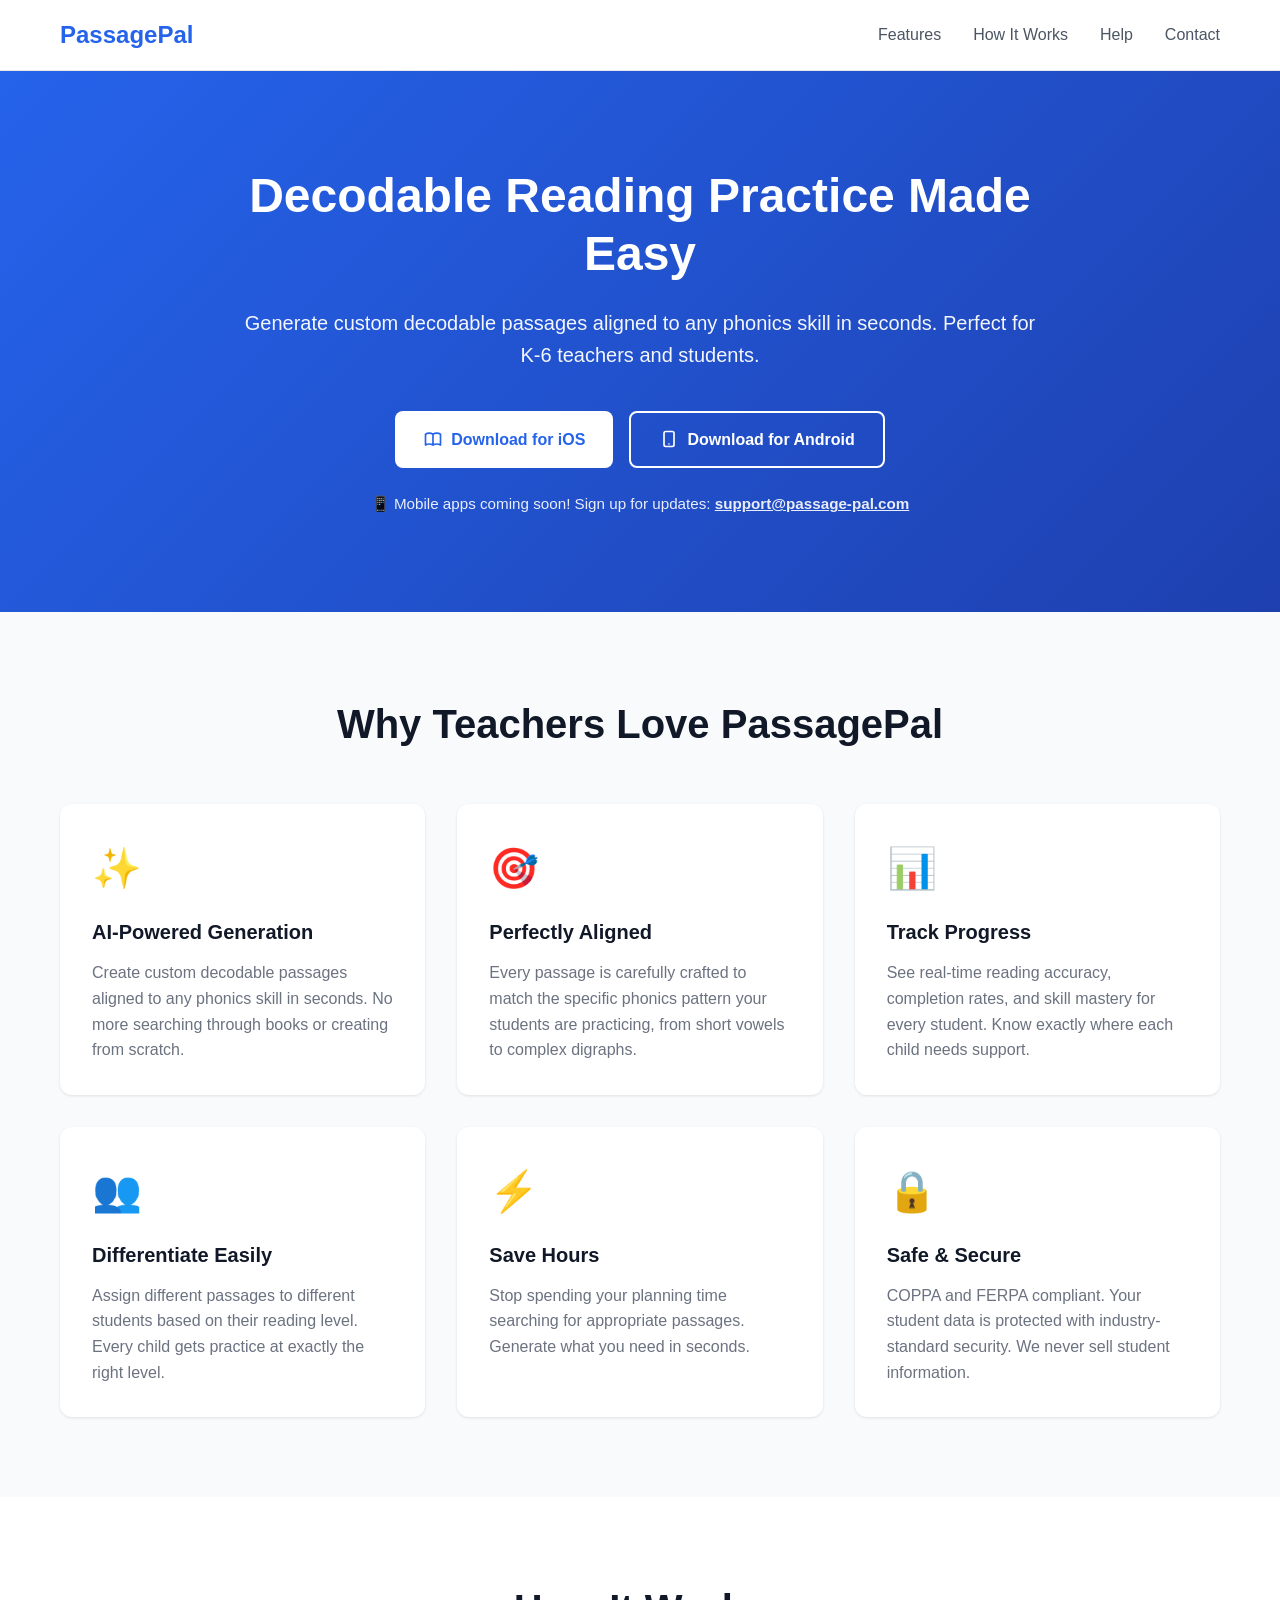
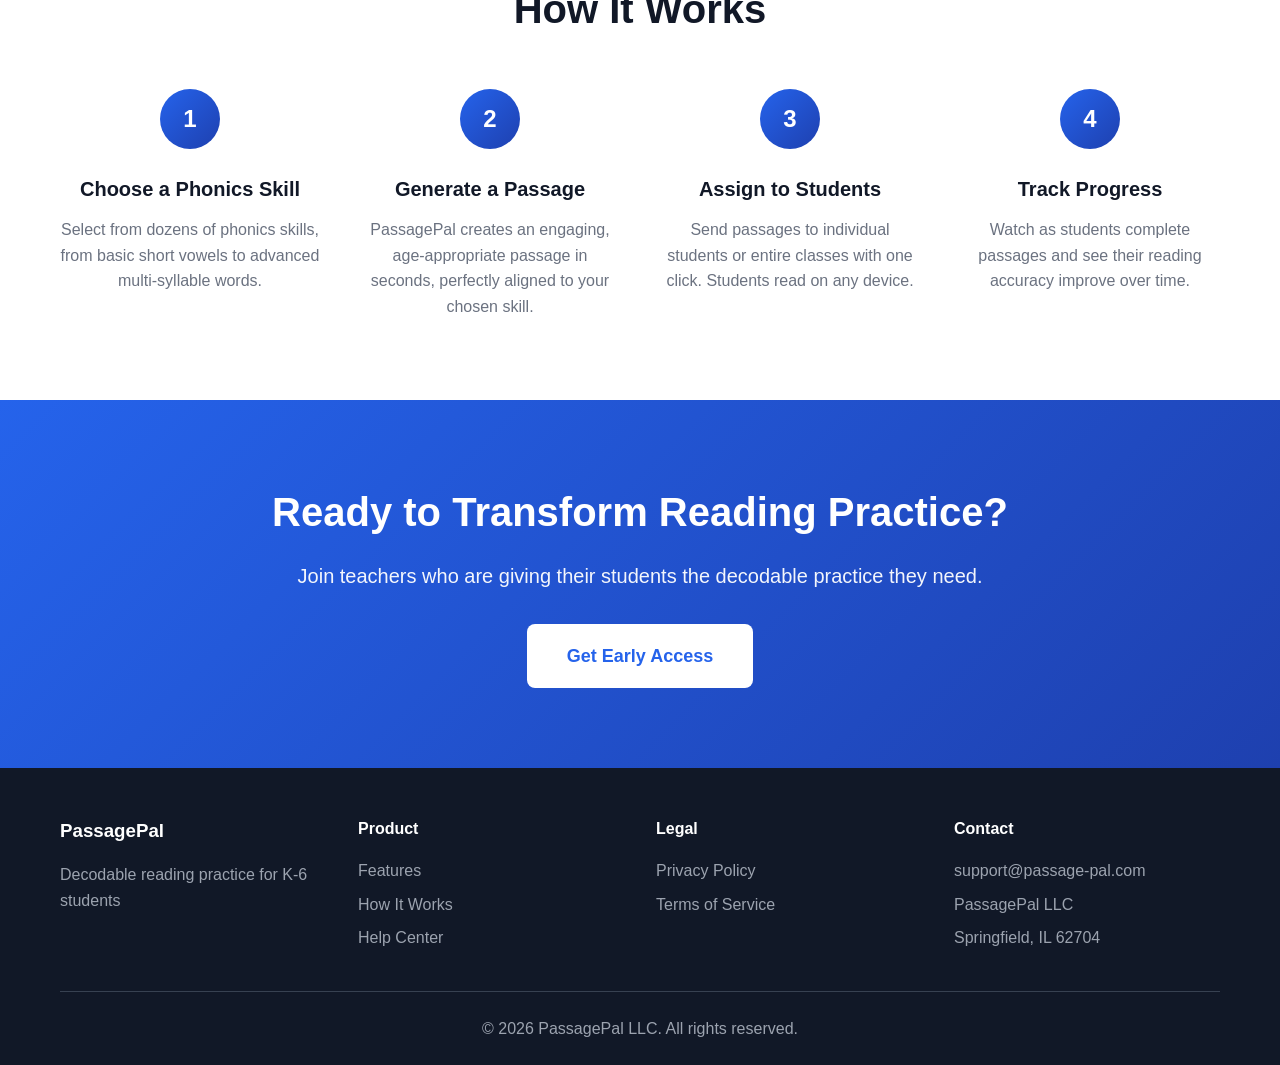
==== index.html @ 5d3d44d3 "Add files via upload" ====
<!DOCTYPE html>
<html lang="en">
<head>
    <meta charset="UTF-8">
    <meta name="viewport" content="width=device-width, initial-scale=1.0">
    <title>PassagePal - Decodable Reading Practice for K-6 Students</title>
    <link rel="stylesheet" href="style.css">
    <meta name="description" content="PassagePal generates custom decodable passages aligned to phonics skills for K-6 students. Help your students practice reading at their level.">
</head>
<body>
    <!-- Navigation -->
    <nav class="navbar">
        <div class="container">
            <div class="nav-brand">
                <h1>PassagePal</h1>
            </div>
            <div class="nav-links">
                <a href="#features">Features</a>
                <a href="#how-it-works">How It Works</a>
                <a href="/help.html">Help</a>
                <a href="mailto:support@passage-pal.com">Contact</a>
            </div>
        </div>
    </nav>

    <!-- Hero Section -->
    <section class="hero">
        <div class="container">
            <div class="hero-content">
                <h1>Decodable Reading Practice Made Easy</h1>
                <p class="hero-subtitle">
                    Generate custom decodable passages aligned to any phonics skill in seconds. 
                    Perfect for K-6 teachers and students.
                </p>
                <div class="hero-buttons">
                    <a href="#coming-soon" class="btn btn-primary">
                        <svg class="icon" viewBox="0 0 24 24" fill="none" stroke="currentColor">
                            <path stroke-linecap="round" stroke-linejoin="round" stroke-width="2" d="M12 6.253v13m0-13C10.832 5.477 9.246 5 7.5 5S4.168 5.477 3 6.253v13C4.168 18.477 5.754 18 7.5 18s3.332.477 4.5 1.253m0-13C13.168 5.477 14.754 5 16.5 5c1.747 0 3.332.477 4.5 1.253v13C19.832 18.477 18.247 18 16.5 18c-1.746 0-3.332.477-4.5 1.253"/>
                        </svg>
                        Download for iOS
                    </a>
                    <a href="#coming-soon" class="btn btn-secondary">
                        <svg class="icon" viewBox="0 0 24 24" fill="none" stroke="currentColor">
                            <path stroke-linecap="round" stroke-linejoin="round" stroke-width="2" d="M12 18h.01M8 21h8a2 2 0 002-2V5a2 2 0 00-2-2H8a2 2 0 00-2 2v14a2 2 0 002 2z"/>
                        </svg>
                        Download for Android
                    </a>
                </div>
                <p class="coming-soon-notice" id="coming-soon">
                    📱 Mobile apps coming soon! Sign up for updates: 
                    <a href="mailto:support@passage-pal.com?subject=Notify me when PassagePal launches">support@passage-pal.com</a>
                </p>
            </div>
        </div>
    </section>

    <!-- Features Section -->
    <section class="features" id="features">
        <div class="container">
            <h2 class="section-title">Why Teachers Love PassagePal</h2>
            <div class="features-grid">
                <div class="feature-card">
                    <div class="feature-icon">✨</div>
                    <h3>AI-Powered Generation</h3>
                    <p>Create custom decodable passages aligned to any phonics skill in seconds. No more searching through books or creating from scratch.</p>
                </div>
                <div class="feature-card">
                    <div class="feature-icon">🎯</div>
                    <h3>Perfectly Aligned</h3>
                    <p>Every passage is carefully crafted to match the specific phonics pattern your students are practicing, from short vowels to complex digraphs.</p>
                </div>
                <div class="feature-card">
                    <div class="feature-icon">📊</div>
                    <h3>Track Progress</h3>
                    <p>See real-time reading accuracy, completion rates, and skill mastery for every student. Know exactly where each child needs support.</p>
                </div>
                <div class="feature-card">
                    <div class="feature-icon">👥</div>
                    <h3>Differentiate Easily</h3>
                    <p>Assign different passages to different students based on their reading level. Every child gets practice at exactly the right level.</p>
                </div>
                <div class="feature-card">
                    <div class="feature-icon">⚡</div>
                    <h3>Save Hours</h3>
                    <p>Stop spending your planning time searching for appropriate passages. Generate what you need in seconds.</p>
                </div>
                <div class="feature-card">
                    <div class="feature-icon">🔒</div>
                    <h3>Safe & Secure</h3>
                    <p>COPPA and FERPA compliant. Your student data is protected with industry-standard security. We never sell student information.</p>
                </div>
            </div>
        </div>
    </section>

    <!-- How It Works Section -->
    <section class="how-it-works" id="how-it-works">
        <div class="container">
            <h2 class="section-title">How It Works</h2>
            <div class="steps">
                <div class="step">
                    <div class="step-number">1</div>
                    <h3>Choose a Phonics Skill</h3>
                    <p>Select from dozens of phonics skills, from basic short vowels to advanced multi-syllable words.</p>
                </div>
                <div class="step">
                    <div class="step-number">2</div>
                    <h3>Generate a Passage</h3>
                    <p>PassagePal creates an engaging, age-appropriate passage in seconds, perfectly aligned to your chosen skill.</p>
                </div>
                <div class="step">
                    <div class="step-number">3</div>
                    <h3>Assign to Students</h3>
                    <p>Send passages to individual students or entire classes with one click. Students read on any device.</p>
                </div>
                <div class="step">
                    <div class="step-number">4</div>
                    <h3>Track Progress</h3>
                    <p>Watch as students complete passages and see their reading accuracy improve over time.</p>
                </div>
            </div>
        </div>
    </section>

    <!-- CTA Section -->
    <section class="cta">
        <div class="container">
            <h2>Ready to Transform Reading Practice?</h2>
            <p>Join teachers who are giving their students the decodable practice they need.</p>
            <a href="mailto:support@passage-pal.com?subject=I want to try PassagePal" class="btn btn-primary btn-large">
                Get Early Access
            </a>
        </div>
    </section>

    <!-- Footer -->
    <footer class="footer">
        <div class="container">
            <div class="footer-content">
                <div class="footer-section">
                    <h3>PassagePal</h3>
                    <p>Decodable reading practice for K-6 students</p>
                </div>
                <div class="footer-section">
                    <h4>Product</h4>
                    <ul>
                        <li><a href="#features">Features</a></li>
                        <li><a href="#how-it-works">How It Works</a></li>
                        <li><a href="/help.html">Help Center</a></li>
                    </ul>
                </div>
                <div class="footer-section">
                    <h4>Legal</h4>
                    <ul>
                        <li><a href="/privacy-policy.html">Privacy Policy</a></li>
                        <li><a href="/terms-of-service.html">Terms of Service</a></li>
                    </ul>
                </div>
                <div class="footer-section">
                    <h4>Contact</h4>
                    <ul>
                        <li><a href="mailto:support@passage-pal.com">support@passage-pal.com</a></li>
                        <li>PassagePal LLC</li>
                        <li>Springfield, IL 62704</li>
                    </ul>
                </div>
            </div>
            <div class="footer-bottom">
                <p>&copy; 2026 PassagePal LLC. All rights reserved.</p>
            </div>
        </div>
    </footer>
</body>
</html>
---- style.css ----
/* Reset and Base Styles */
* {
    margin: 0;
    padding: 0;
    box-sizing: border-box;
}

body {
    font-family: -apple-system, BlinkMacSystemFont, 'Segoe UI', Roboto, 'Helvetica Neue', Arial, sans-serif;
    line-height: 1.6;
    color: #333;
    background-color: #ffffff;
}

.container {
    max-width: 1200px;
    margin: 0 auto;
    padding: 0 20px;
}

/* Navigation */
.navbar {
    background-color: #ffffff;
    border-bottom: 1px solid #e5e7eb;
    padding: 1rem 0;
    position: sticky;
    top: 0;
    z-index: 100;
}

.navbar .container {
    display: flex;
    justify-content: space-between;
    align-items: center;
}

.nav-brand h1 {
    font-size: 1.5rem;
    color: #2563eb;
    font-weight: 700;
}

.nav-links {
    display: flex;
    gap: 2rem;
}

.nav-links a {
    color: #4b5563;
    text-decoration: none;
    font-weight: 500;
    transition: color 0.3s;
}

.nav-links a:hover {
    color: #2563eb;
}

/* Hero Section */
.hero {
    background: linear-gradient(135deg, #2563eb 0%, #1e40af 100%);
    color: white;
    padding: 6rem 0;
    text-align: center;
}

.hero-content {
    max-width: 800px;
    margin: 0 auto;
}

.hero h1 {
    font-size: 3rem;
    font-weight: 800;
    margin-bottom: 1.5rem;
    line-height: 1.2;
}

.hero-subtitle {
    font-size: 1.25rem;
    margin-bottom: 2.5rem;
    opacity: 0.95;
    line-height: 1.6;
}

.hero-buttons {
    display: flex;
    gap: 1rem;
    justify-content: center;
    flex-wrap: wrap;
    margin-bottom: 1.5rem;
}

.coming-soon-notice {
    font-size: 0.95rem;
    opacity: 0.9;
    margin-top: 1.5rem;
}

.coming-soon-notice a {
    color: white;
    text-decoration: underline;
    font-weight: 600;
}

/* Buttons */
.btn {
    display: inline-flex;
    align-items: center;
    gap: 0.5rem;
    padding: 0.875rem 1.75rem;
    border-radius: 0.5rem;
    font-weight: 600;
    text-decoration: none;
    transition: all 0.3s;
    cursor: pointer;
    border: none;
    font-size: 1rem;
}

.btn-primary {
    background-color: white;
    color: #2563eb;
}

.btn-primary:hover {
    background-color: #f3f4f6;
    transform: translateY(-2px);
    box-shadow: 0 4px 12px rgba(0,0,0,0.15);
}

.btn-secondary {
    background-color: transparent;
    color: white;
    border: 2px solid white;
}

.btn-secondary:hover {
    background-color: rgba(255, 255, 255, 0.1);
    transform: translateY(-2px);
}

.btn-large {
    padding: 1.125rem 2.5rem;
    font-size: 1.125rem;
}

.icon {
    width: 20px;
    height: 20px;
}

/* Features Section */
.features {
    padding: 5rem 0;
    background-color: #f9fafb;
}

.section-title {
    text-align: center;
    font-size: 2.5rem;
    font-weight: 700;
    color: #111827;
    margin-bottom: 3rem;
}

.features-grid {
    display: grid;
    grid-template-columns: repeat(auto-fit, minmax(300px, 1fr));
    gap: 2rem;
}

.feature-card {
    background: white;
    padding: 2rem;
    border-radius: 0.75rem;
    box-shadow: 0 1px 3px rgba(0,0,0,0.1);
    transition: all 0.3s;
}

.feature-card:hover {
    box-shadow: 0 10px 25px rgba(0,0,0,0.1);
    transform: translateY(-5px);
}

.feature-icon {
    font-size: 2.5rem;
    margin-bottom: 1rem;
}

.feature-card h3 {
    font-size: 1.25rem;
    font-weight: 700;
    color: #111827;
    margin-bottom: 0.75rem;
}

.feature-card p {
    color: #6b7280;
    line-height: 1.6;
}

/* How It Works Section */
.how-it-works {
    padding: 5rem 0;
    background-color: white;
}

.steps {
    display: grid;
    grid-template-columns: repeat(auto-fit, minmax(250px, 1fr));
    gap: 2.5rem;
    margin-top: 3rem;
}

.step {
    text-align: center;
}

.step-number {
    width: 60px;
    height: 60px;
    background: linear-gradient(135deg, #2563eb 0%, #1e40af 100%);
    color: white;
    border-radius: 50%;
    display: flex;
    align-items: center;
    justify-content: center;
    font-size: 1.5rem;
    font-weight: 700;
    margin: 0 auto 1.5rem;
}

.step h3 {
    font-size: 1.25rem;
    font-weight: 700;
    color: #111827;
    margin-bottom: 0.75rem;
}

.step p {
    color: #6b7280;
    line-height: 1.6;
}

/* CTA Section */
.cta {
    background: linear-gradient(135deg, #2563eb 0%, #1e40af 100%);
    color: white;
    padding: 5rem 0;
    text-align: center;
}

.cta h2 {
    font-size: 2.5rem;
    font-weight: 700;
    margin-bottom: 1rem;
}

.cta p {
    font-size: 1.25rem;
    margin-bottom: 2rem;
    opacity: 0.95;
}

/* Footer */
.footer {
    background-color: #111827;
    color: #9ca3af;
    padding: 3rem 0 1.5rem;
}

.footer-content {
    display: grid;
    grid-template-columns: repeat(auto-fit, minmax(200px, 1fr));
    gap: 2rem;
    margin-bottom: 2rem;
}

.footer-section h3,
.footer-section h4 {
    color: white;
    margin-bottom: 1rem;
    font-weight: 600;
}

.footer-section ul {
    list-style: none;
}

.footer-section ul li {
    margin-bottom: 0.5rem;
}

.footer-section a {
    color: #9ca3af;
    text-decoration: none;
    transition: color 0.3s;
}

.footer-section a:hover {
    color: white;
}

.footer-bottom {
    border-top: 1px solid #374151;
    padding-top: 1.5rem;
    text-align: center;
}

/* Responsive Design */
@media (max-width: 768px) {
    .hero h1 {
        font-size: 2rem;
    }
    
    .hero-subtitle {
        font-size: 1rem;
    }
    
    .hero-buttons {
        flex-direction: column;
        align-items: center;
    }
    
    .btn {
        width: 100%;
        max-width: 300px;
        justify-content: center;
    }
    
    .nav-links {
        display: none;
    }
    
    .section-title {
        font-size: 2rem;
    }
    
    .features-grid {
        grid-template-columns: 1fr;
    }
    
    .steps {
        grid-template-columns: 1fr;
    }
}

/* Legal Pages Styling */
.legal-page {
    max-width: 900px;
    margin: 0 auto;
    padding: 3rem 20px;
}

.legal-page h1 {
    font-size: 2.5rem;
    color: #111827;
    margin-bottom: 0.5rem;
}

.legal-page .last-updated {
    color: #6b7280;
    margin-bottom: 2rem;
    font-size: 0.95rem;
}

.legal-page h2 {
    font-size: 1.75rem;
    color: #111827;
    margin-top: 2.5rem;
    margin-bottom: 1rem;
}

.legal-page h3 {
    font-size: 1.25rem;
    color: #374151;
    margin-top: 1.5rem;
    margin-bottom: 0.75rem;
}

.legal-page p {
    color: #4b5563;
    line-height: 1.8;
    margin-bottom: 1rem;
}

.legal-page ul,
.legal-page ol {
    margin-left: 2rem;
    margin-bottom: 1rem;
    color: #4b5563;
}

.legal-page li {
    margin-bottom: 0.5rem;
    line-height: 1.6;
}

.legal-page a {
    color: #2563eb;
    text-decoration: none;
}

.legal-page a:hover {
    text-decoration: underline;
}

.back-link {
    display: inline-block;
    margin-bottom: 2rem;
    color: #2563eb;
    text-decoration: none;
    font-weight: 500;
}

.back-link:hover {
    text-decoration: underline;
}
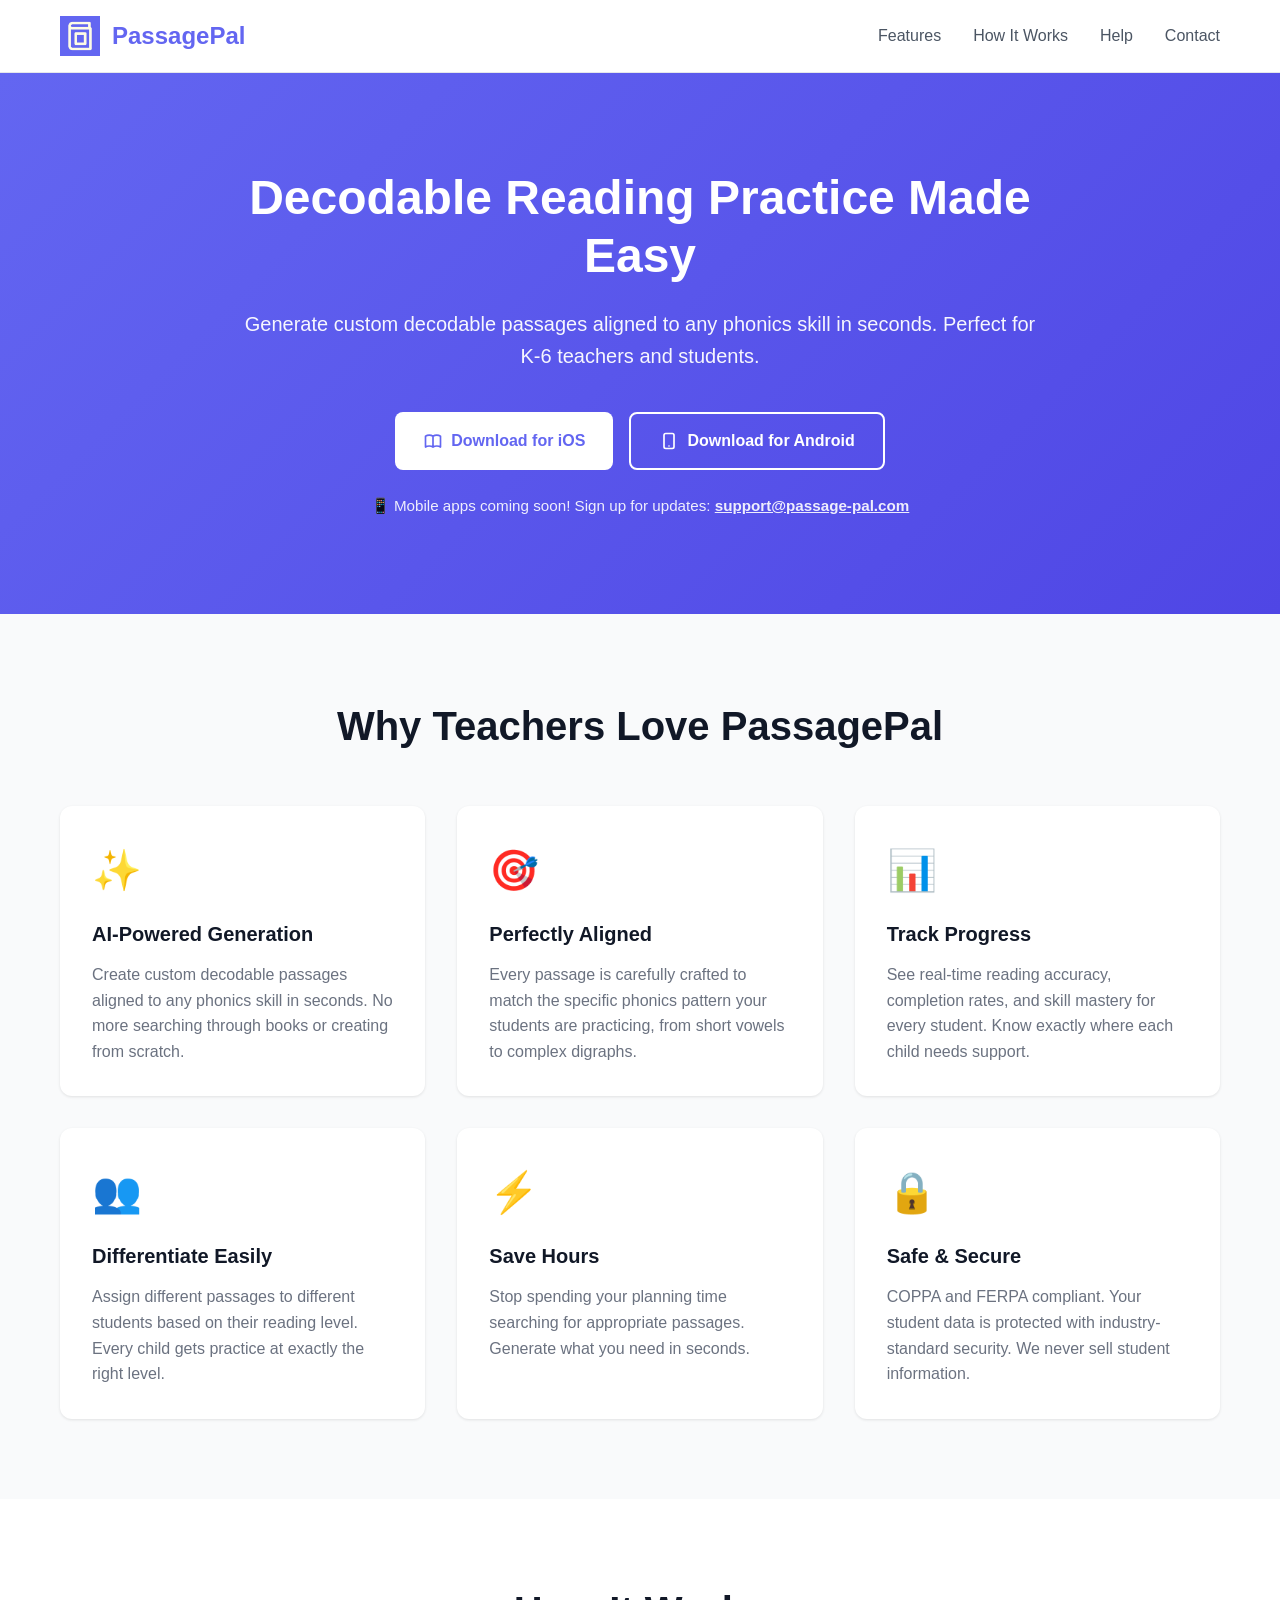
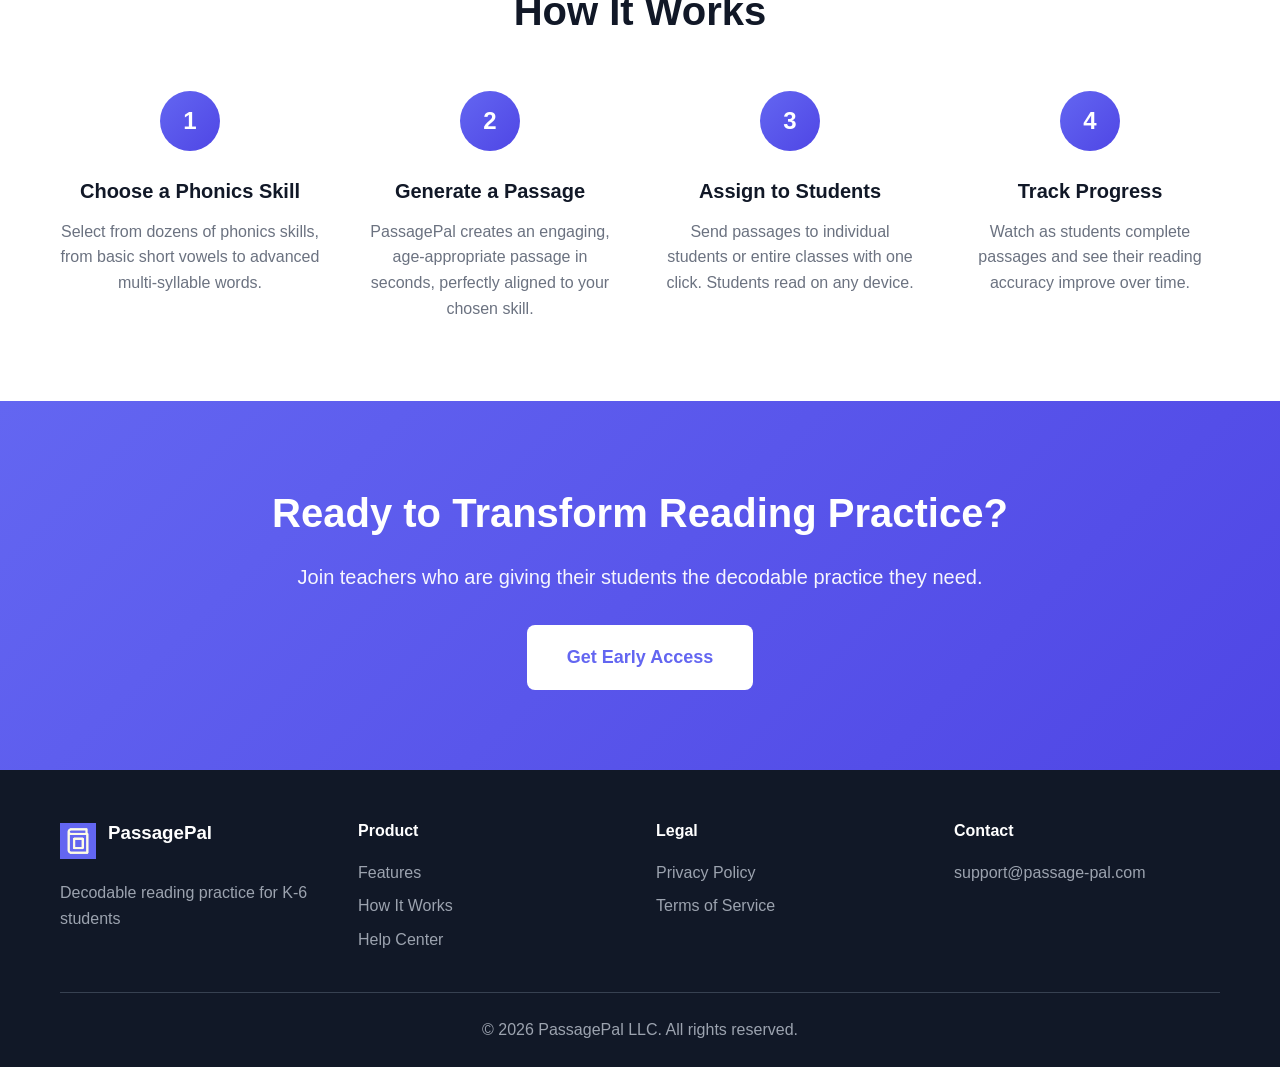
==== commit 66d24b05: "Update index.html" ====
--- a/index.html
+++ b/index.html
@@ -12,6 +12,7 @@
     <nav class="navbar">
         <div class="container">
             <div class="nav-brand">
+                <img src="logo.png" alt="PassagePal Logo" class="nav-logo">
                 <h1>PassagePal</h1>
             </div>
             <div class="nav-links">
@@ -48,7 +49,7 @@
                 </div>
                 <p class="coming-soon-notice" id="coming-soon">
                     📱 Mobile apps coming soon! Sign up for updates: 
-                    <a href="mailto:support@passage-pal.com?subject=Notify me when PassagePal launches">support@passage-pal.com</a>
+                    <a href="mailto:support@passage-pal.com">support@passage-pal.com</a>
                 </p>
             </div>
         </div>
@@ -127,7 +128,7 @@
         <div class="container">
             <h2>Ready to Transform Reading Practice?</h2>
             <p>Join teachers who are giving their students the decodable practice they need.</p>
-            <a href="mailto:support@passage-pal.com?subject=I want to try PassagePal" class="btn btn-primary btn-large">
+            <a href="mailto:support@passage-pal.com" class="btn btn-primary btn-large">
                 Get Early Access
             </a>
         </div>
@@ -138,7 +139,10 @@
         <div class="container">
             <div class="footer-content">
                 <div class="footer-section">
-                    <h3>PassagePal</h3>
+                    <div class="footer-logo-section">
+                        <img src="logo.png" alt="PassagePal Logo" class="footer-logo">
+                        <h3>PassagePal</h3>
+                    </div>
                     <p>Decodable reading practice for K-6 students</p>
                 </div>
                 <div class="footer-section">
@@ -160,8 +164,6 @@
                     <h4>Contact</h4>
                     <ul>
                         <li><a href="mailto:support@passage-pal.com">support@passage-pal.com</a></li>
-                        <li>PassagePal LLC</li>
-                        <li>Springfield, IL 62704</li>
                     </ul>
                 </div>
             </div>
--- a/style.css
+++ b/style.css
@@ -34,9 +34,21 @@
     align-items: center;
 }
 
+.nav-brand {
+    display: flex;
+    align-items: center;
+    gap: 12px;
+}
+
+.nav-logo {
+    width: 40px;
+    height: 40px;
+    object-fit: contain;
+}
+
 .nav-brand h1 {
     font-size: 1.5rem;
-    color: #2563eb;
+    color: #6366F1;
     font-weight: 700;
 }
 
@@ -53,12 +65,12 @@
 }
 
 .nav-links a:hover {
-    color: #2563eb;
+    color: #6366F1;
 }
 
 /* Hero Section */
 .hero {
-    background: linear-gradient(135deg, #2563eb 0%, #1e40af 100%);
+    background: linear-gradient(135deg, #6366F1 0%, #4F46E5 100%);
     color: white;
     padding: 6rem 0;
     text-align: center;
@@ -120,7 +132,7 @@
 
 .btn-primary {
     background-color: white;
-    color: #2563eb;
+    color: #6366F1;
 }
 
 .btn-primary:hover {
@@ -220,7 +232,7 @@
 .step-number {
     width: 60px;
     height: 60px;
-    background: linear-gradient(135deg, #2563eb 0%, #1e40af 100%);
+    background: linear-gradient(135deg, #6366F1 0%, #4F46E5 100%);
     color: white;
     border-radius: 50%;
     display: flex;
@@ -245,7 +257,7 @@
 
 /* CTA Section */
 .cta {
-    background: linear-gradient(135deg, #2563eb 0%, #1e40af 100%);
+    background: linear-gradient(135deg, #6366F1 0%, #4F46E5 100%);
     color: white;
     padding: 5rem 0;
     text-align: center;
@@ -277,6 +289,19 @@
     margin-bottom: 2rem;
 }
 
+.footer-logo-section {
+    display: flex;
+    align-items: center;
+    gap: 12px;
+    margin-bottom: 1rem;
+}
+
+.footer-logo {
+    width: 36px;
+    height: 36px;
+    object-fit: contain;
+}
+
 .footer-section h3,
 .footer-section h4 {
     color: white;
@@ -398,7 +423,7 @@
 }
 
 .legal-page a {
-    color: #2563eb;
+    color: #6366F1;
     text-decoration: none;
 }
 
@@ -409,7 +434,7 @@
 .back-link {
     display: inline-block;
     margin-bottom: 2rem;
-    color: #2563eb;
+    color: #6366F1;
     text-decoration: none;
     font-weight: 500;
 }
